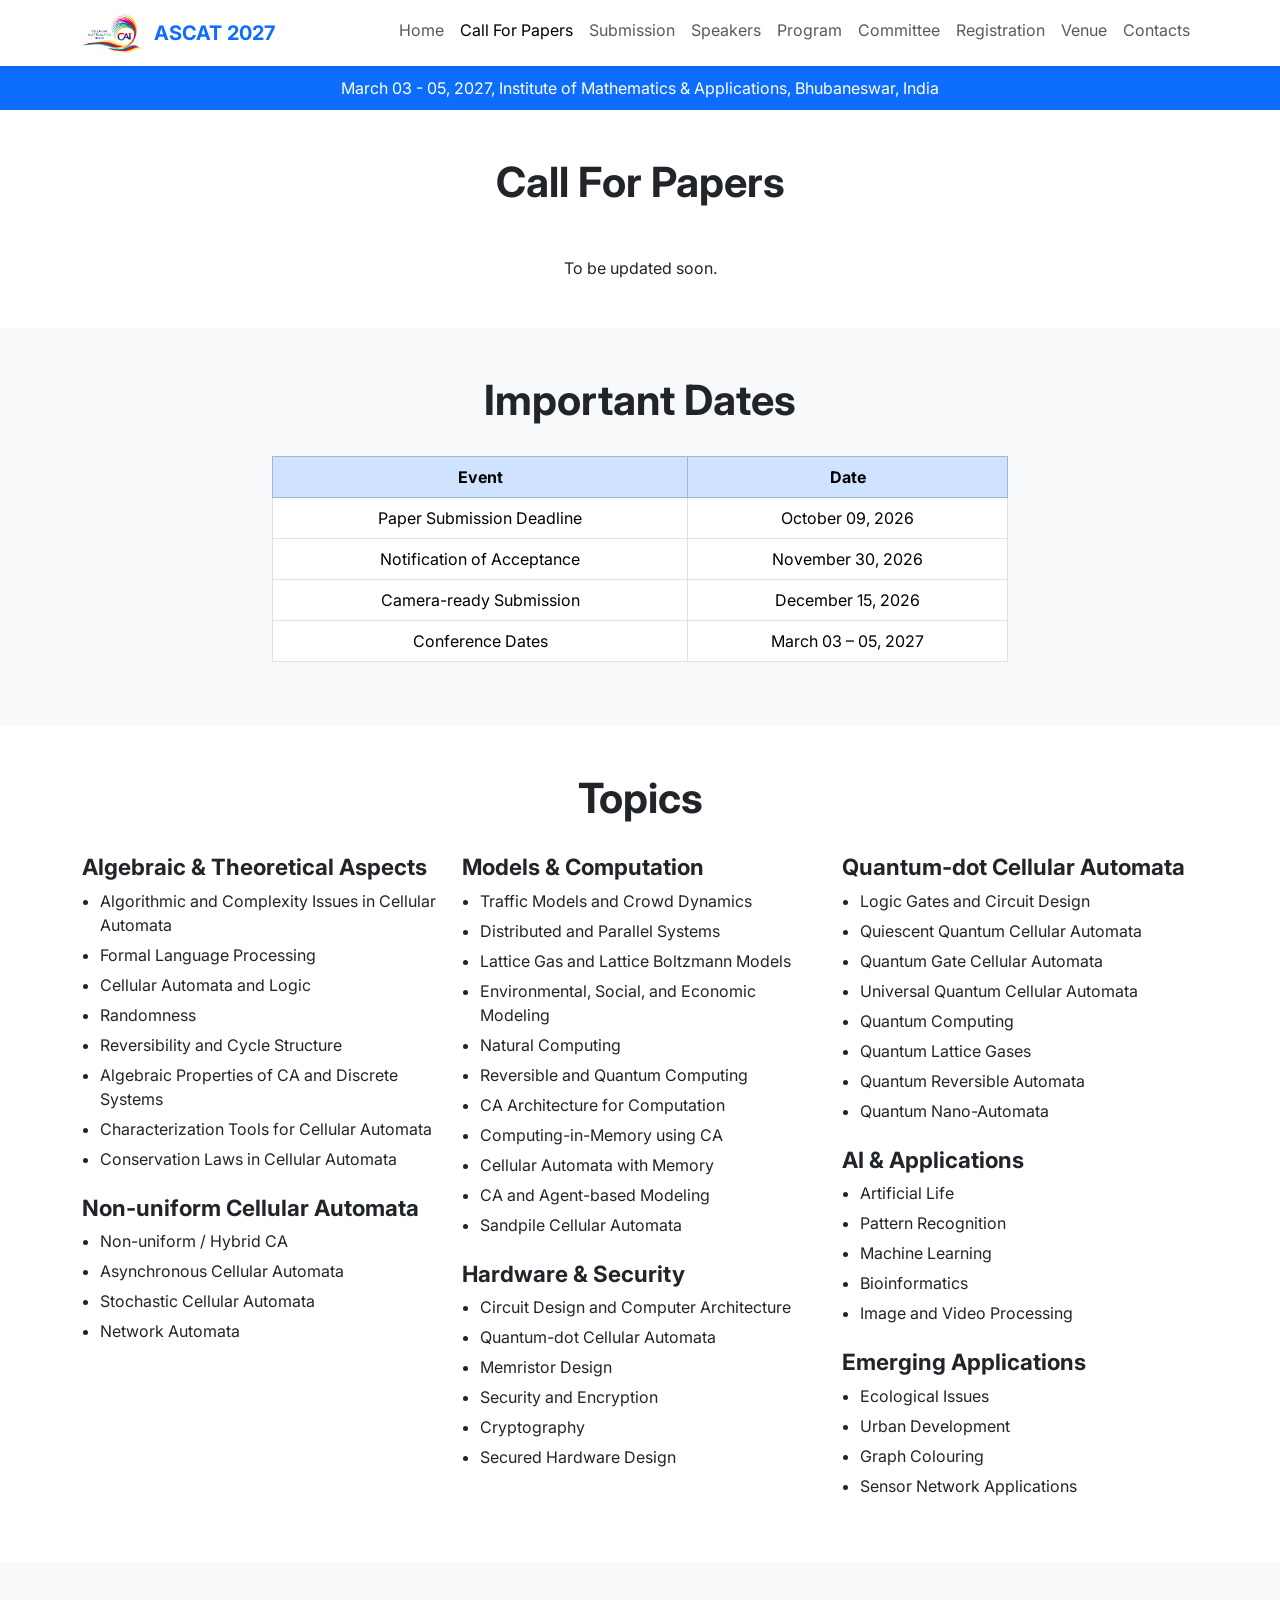
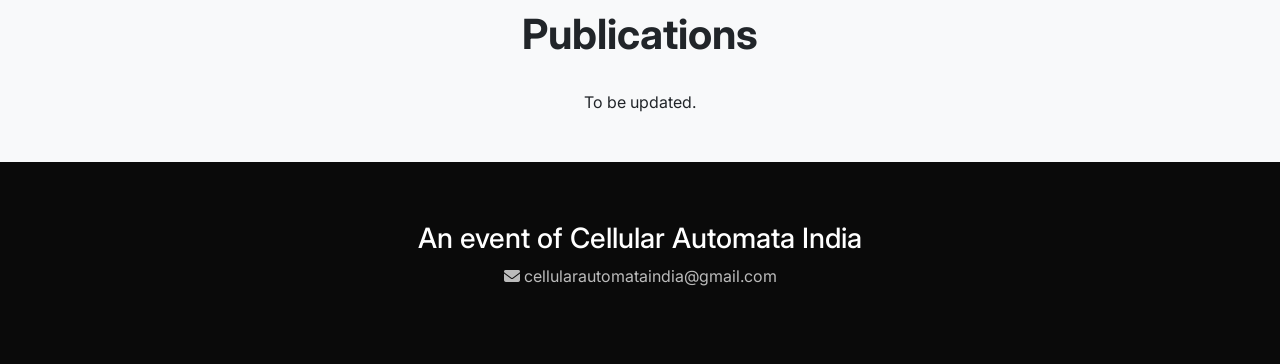
==== 2027/callforpapers.html @ 1c496f51 "Add files via upload" ====
<!DOCTYPE html>
<html lang="en">

<head>
<meta charset="utf-8">
<link rel="icon" href="img/icon-deal.png" type="image/png">
<title>ASCAT 2027</title>
<meta name="viewport" content="width=device-width, initial-scale=1">

<link href="https://fonts.googleapis.com/css2?family=Inter:wght@400;600;800&display=swap" rel="stylesheet">
<link rel="stylesheet" href="https://cdnjs.cloudflare.com/ajax/libs/font-awesome/6.5.0/css/all.min.css">
<link href="https://cdn.jsdelivr.net/npm/bootstrap@5.3.2/dist/css/bootstrap.min.css" rel="stylesheet">
<link href="css/style.css" rel="stylesheet">

</head>
<body>

<nav class="navbar navbar-expand-lg navbar-light bg-white shadow-sm">
<div class="container">

<a class="navbar-brand fw-bold text-primary d-flex align-items-center" href="#">
<img src="img/icon-deal.png" style="height:40px;margin-right:10px;">
ASCAT 2027
</a>

<button class="navbar-toggler" data-bs-toggle="collapse" data-bs-target="#nav">
<span class="navbar-toggler-icon"></span>
</button>

<div class="collapse navbar-collapse" id="nav">
<ul class="navbar-nav ms-auto">
<li class="nav-item"><a class="nav-link" href="index.html">Home</a></li>
<li class="nav-item"><a class="nav-link active" href="#">Call For Papers</a></li>
<li class="nav-item"><a class="nav-link" href="submission.html">Submission</a></li>
<!-- <li class="nav-item"><a class="nav-link" href="AcceptedPapers.html">Accepted Papers</a></li> -->
<li class="nav-item"><a class="nav-link" href="speaker.html">Speakers</a></li>
<li class="nav-item"><a class="nav-link" href="program.html">Program</a></li>
<li class="nav-item"><a class="nav-link" href="committee.html">Committee</a></li>
<li class="nav-item"><a class="nav-link" href="registration.html">Registration</a></li>
<li class="nav-item"><a class="nav-link" href="venue.html">Venue</a></li>
<li class="nav-item"><a class="nav-link" href="contacts.html">Contacts</a></li>

</ul>
</div>

</div>
</nav>

<div class="top-bar">
March 03 - 05, 2027, Institute of Mathematics & Applications, Bhubaneswar, India
</div>

<section class="py-5">
<div class="container">

<h2 class="section-title text-center mb-5">Call For Papers</h2>
<p class="text-center" style="max-width:800px; margin:auto; text-align:justify;">
    To be updated soon.
</p>
</div>
</section>

<section class="py-5 bg-light">
<div class="container">
<h2 class="section-title text-center">Important Dates</h2>

<div class="row justify-content-center">
<div class="col-md-8">

<div class="table-responsive">
<table class="table table-bordered text-center">
<thead class="table-primary">
<tr>
<th>Event</th>
<th>Date</th>
</tr>
</thead>

<tbody>
<tr>
<td>Paper Submission Deadline</td>
<td>October 09, 2026</td>
</tr>

<tr>
<td>Notification of Acceptance</td>
<td>November 30, 2026</td>
</tr>

<tr>
<td>Camera-ready Submission</td>
<td>December 15, 2026</td>
</tr>

<!-- <tr>
<td>Registration Deadline</td>
<td>February 10, 2027</td>
</tr> -->

<tr>
<td>Conference Dates</td>
<td>March 03 – 05, 2027</td>
</tr>
</tbody>

</table>
</div>

</div>
</div>

</div>
</section>

<section class="py-5">
<div class="container">
<h2 class="section-title text-center">Topics</h2>

<div class="row g-4">

<!-- COLUMN 1 -->
<div class="col-md-4">
<h5>Algebraic & Theoretical Aspects</h5>
<ul>
<li>Algorithmic and Complexity Issues in Cellular Automata</li>
<li>Formal Language Processing</li>
<li>Cellular Automata and Logic</li>
<li>Randomness</li>
<li>Reversibility and Cycle Structure</li>
<li>Algebraic Properties of CA and Discrete Systems</li>
<li>Characterization Tools for Cellular Automata</li>
<li>Conservation Laws in Cellular Automata</li>
</ul>

<h5 class="mt-4">Non-uniform Cellular Automata</h5>
<ul>
<li>Non-uniform / Hybrid CA</li>
<li>Asynchronous Cellular Automata</li>
<li>Stochastic Cellular Automata</li>
<li>Network Automata</li>
</ul>
</div>

<!-- COLUMN 2 -->
<div class="col-md-4">
<h5>Models & Computation</h5>
<ul>
<li>Traffic Models and Crowd Dynamics</li>
<li>Distributed and Parallel Systems</li>
<li>Lattice Gas and Lattice Boltzmann Models</li>
<li>Environmental, Social, and Economic Modeling</li>
<li>Natural Computing</li>
<li>Reversible and Quantum Computing</li>
<li>CA Architecture for Computation</li>
<li>Computing-in-Memory using CA</li>
<li>Cellular Automata with Memory</li>
<li>CA and Agent-based Modeling</li>
<li>Sandpile Cellular Automata</li>
</ul>

<h5 class="mt-4">Hardware & Security</h5>
<ul>
<li>Circuit Design and Computer Architecture</li>
<li>Quantum-dot Cellular Automata</li>
<li>Memristor Design</li>
<li>Security and Encryption</li>
<li>Cryptography</li>
<li>Secured Hardware Design</li>
</ul>
</div>

<!-- COLUMN 3 -->
<div class="col-md-4">
<h5>Quantum-dot Cellular Automata</h5>
<ul>
<li>Logic Gates and Circuit Design</li>
<li>Quiescent Quantum Cellular Automata</li>
<li>Quantum Gate Cellular Automata</li>
<li>Universal Quantum Cellular Automata</li>
<li>Quantum Computing</li>
<li>Quantum Lattice Gases</li>
<li>Quantum Reversible Automata</li>
<li>Quantum Nano-Automata</li>
</ul>

<h5 class="mt-4">AI & Applications</h5>
<ul>
<li>Artificial Life</li>
<li>Pattern Recognition</li>
<li>Machine Learning</li>
<li>Bioinformatics</li>
<li>Image and Video Processing</li>
</ul>

<h5 class="mt-4">Emerging Applications</h5>
<ul>
<li>Ecological Issues</li>
<li>Urban Development</li>
<li>Graph Colouring</li>
<li>Sensor Network Applications</li>
</ul>
</div>

</div>
</div>
</section>

<section class="py-5 bg-light">
<div class="container">
<h2 class="section-title text-center">Publications</h2>

<p class="text-center" style="max-width:800px; margin:auto; text-align:justify;">
    To be updated.
<!-- All accepted and presented papers of ASCAT 2027 will be published in the conference proceedings. 
Selected high-quality papers will be invited for submission to reputed journals and special issues, 
subject to their review policies. -->
</p>

<!-- <div class="row mt-4 g-4">

<div class="col-md-4 text-center">
<i class="fa fa-book fa-2x text-primary mb-3"></i>
<h5>Conference Proceedings</h5>
<p style="text-align:justify;">
Accepted papers will appear in the official conference proceedings with ISBN and will be made available to participants.
</p>
</div>

<div class="col-md-4 text-center">
<i class="fa fa-file-alt fa-2x text-primary mb-3"></i>
<h5>Journal Special Issues</h5>
<p style="text-align:justify;">
Extended versions of selected papers will be recommended for publication in special issues of indexed international journals.
</p>
</div>

<div class="col-md-4 text-center">
<i class="fa fa-globe fa-2x text-primary mb-3"></i>
<h5>Indexing</h5>
<p style="text-align:justify;">
Efforts will be made to index the proceedings in major digital libraries and indexing services.
</p>
</div>

</div>

</div> -->
</section>


<footer class="footer text-center">
<div class="container">

<h3 class="text-white">An event of Cellular Automata India</h3>

<p><i class="fa fa-envelope"></i> cellularautomataindia@gmail.com</p>

</div>
</footer>

<script src="https://cdn.jsdelivr.net/npm/bootstrap@5.3.2/dist/js/bootstrap.bundle.min.js"></script>
<script src="js/main.js"></script>

</body>
</html>
---- 2027/css/style.css ----
body{
font-family:'Inter',sans-serif;
}

/* HERO FULL SCREEN */
.hero{
position:relative;
min-height:70vh;
display:flex;
align-items:center;
justify-content:center;
text-align:center;
overflow:hidden;
background: linear-gradient(rgba(0,0,0,0.7), rgba(0,0,0,0.7)),
url('../img/slider-image.png');
/* url('../img/IMA.jpg'); */
background-size:cover;
background-position:center;
color:white;
}

/* CA BACKGROUND */
#bgECA{
position:absolute;
top:0;
left:0;
width:100%;
height:100%;
z-index:0;
opacity:0.3;
}

.hero-content{
position:relative;
z-index:2;
max-width:800px;
}

/* BIG TITLE */
.hero h1{
font-size:3.8rem;
font-weight:800;
line-height:1.2;
}

/* SUBTEXT */
.hero p{
font-size:1.3rem;
margin-top:10px;
}

/* BUTTONS */
.hero .btn{
margin:10px 5px;
}

/* RULE CONTROL */
.rule-control{
position:absolute;
bottom:25px;
right:25px;
z-index:3;
background: rgba(0,0,0,0.6);
padding:12px 14px;
border-radius:12px;
display:flex;
align-items:center;
gap:8px;
}

.rule-control input{
width:90px;
}

/* SECTION TITLES */
.section-title{
font-size:2.6rem;
font-weight:800;
margin-bottom:35px;
}

/* SUB HEADINGS */
h5{
font-size:1.4rem;
font-weight:700;
}

/* TOP BAR */
.top-bar{
background:#0d6efd;
color:white;
padding:10px;
text-align:center;
}

/* FOOTER */
.footer{
background:#0a0a0a;
color:#bbb;
padding:60px 0;
}

/* RESPONSIVE */
@media (max-width:768px){

.hero{
min-height:70vh;
padding:40px 20px;
}

.hero h1{
font-size:2.4rem;
}

.hero p{
font-size:1rem;
}

.section-title{
font-size:2rem;
}

}

.section-title {
  font-weight: 700;
  margin-bottom: 30px;
}

ul {
  padding-left: 18px;
}

li {
  margin-bottom: 6px;
}
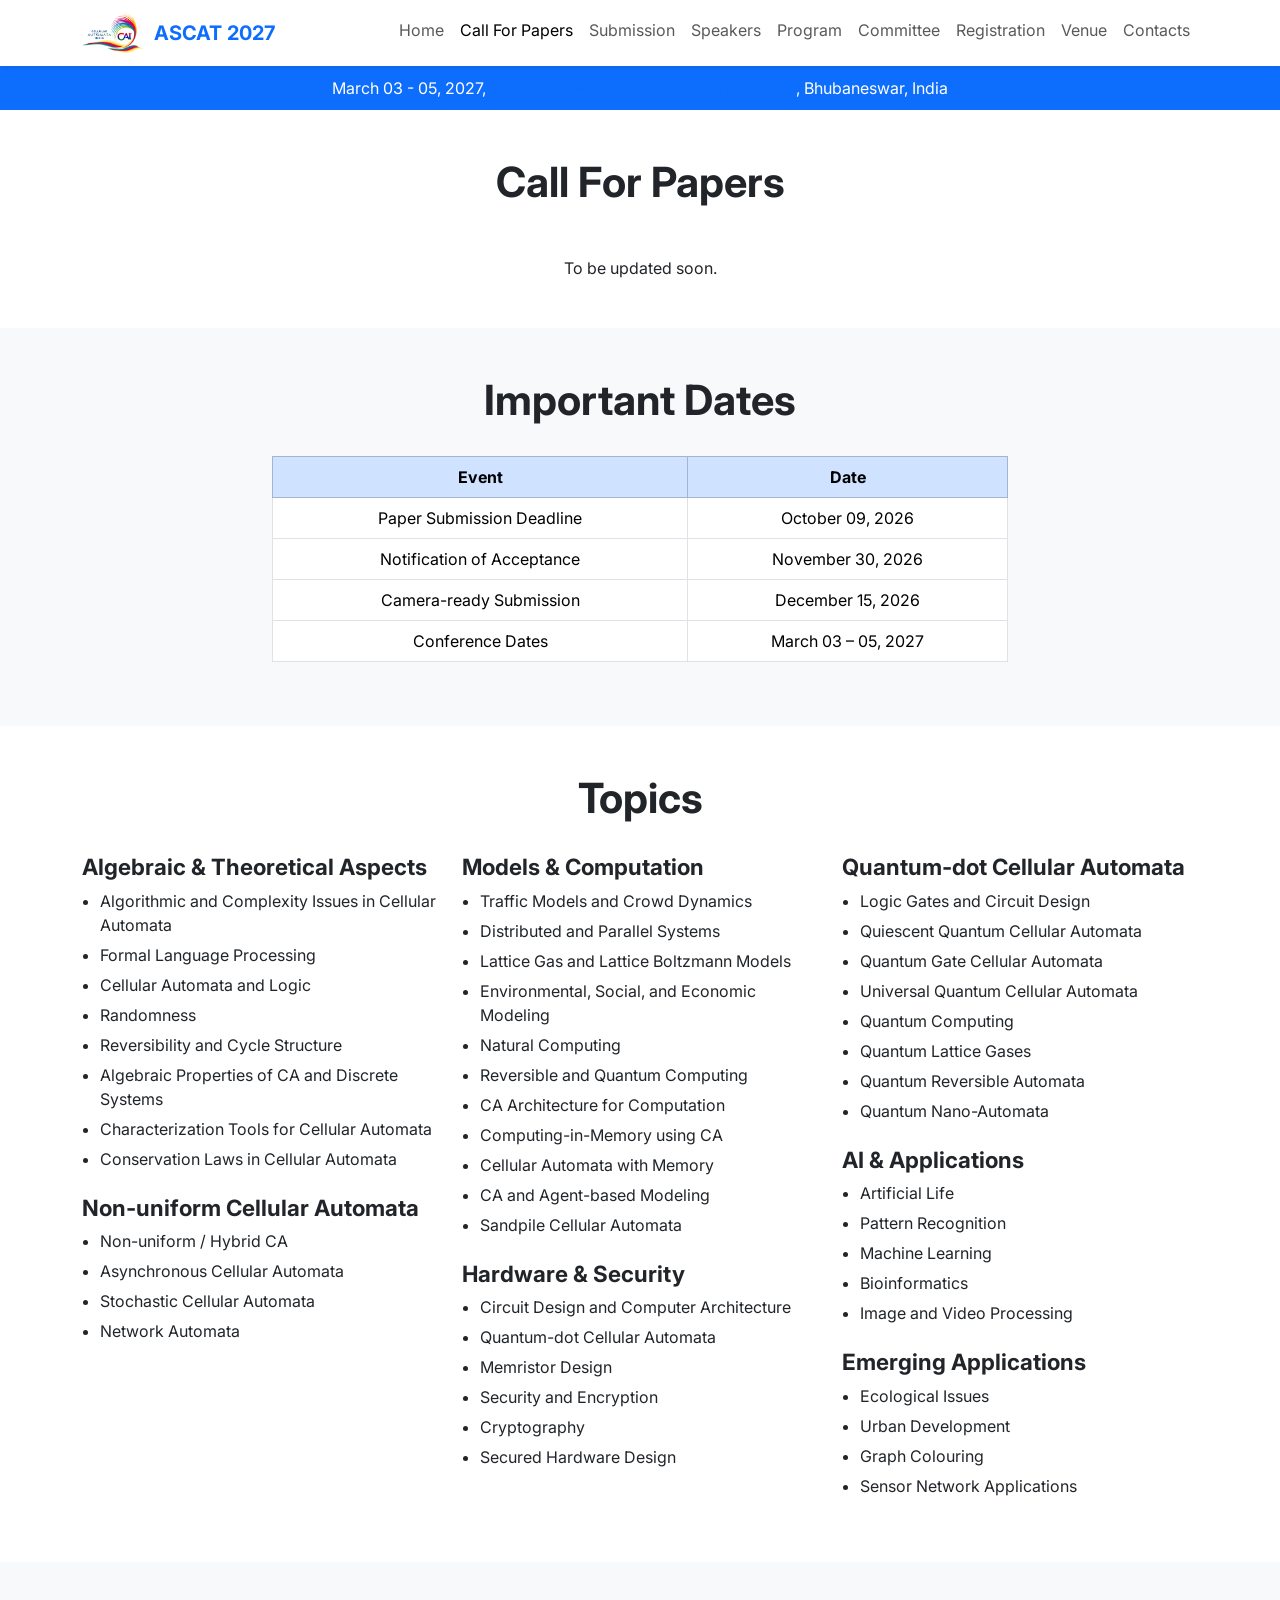
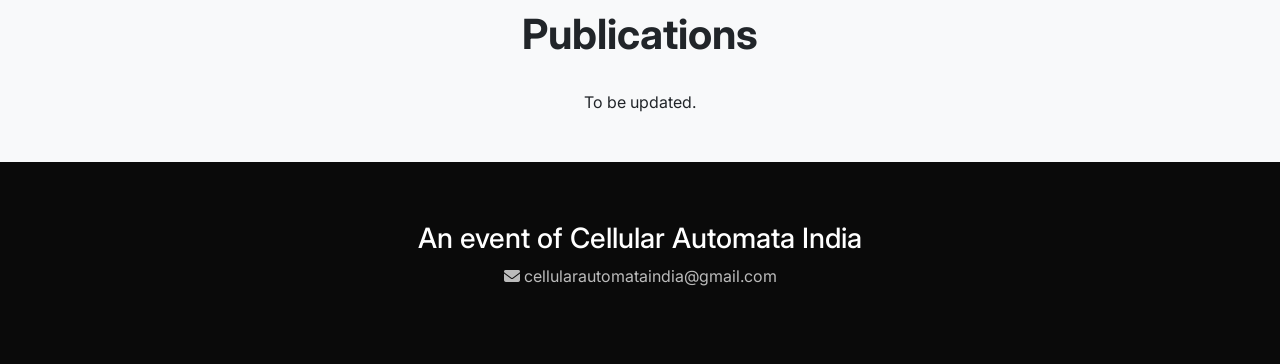
==== commit 94d3372d: "Update callforpapers.html" ====
--- a/2027/callforpapers.html
+++ b/2027/callforpapers.html
@@ -47,7 +47,7 @@
 </nav>
 
 <div class="top-bar">
-March 03 - 05, 2027, Institute of Mathematics & Applications, Bhubaneswar, India
+March 03 - 05, 2027, <a href="https://iomaorissa.ac.in/" target="_blank">Institute of Mathematics and Applications</a>, Bhubaneswar, India
 </div>
 
 <section class="py-5">
@@ -262,4 +262,4 @@
 <script src="js/main.js"></script>
 
 </body>
-</html>+</html>
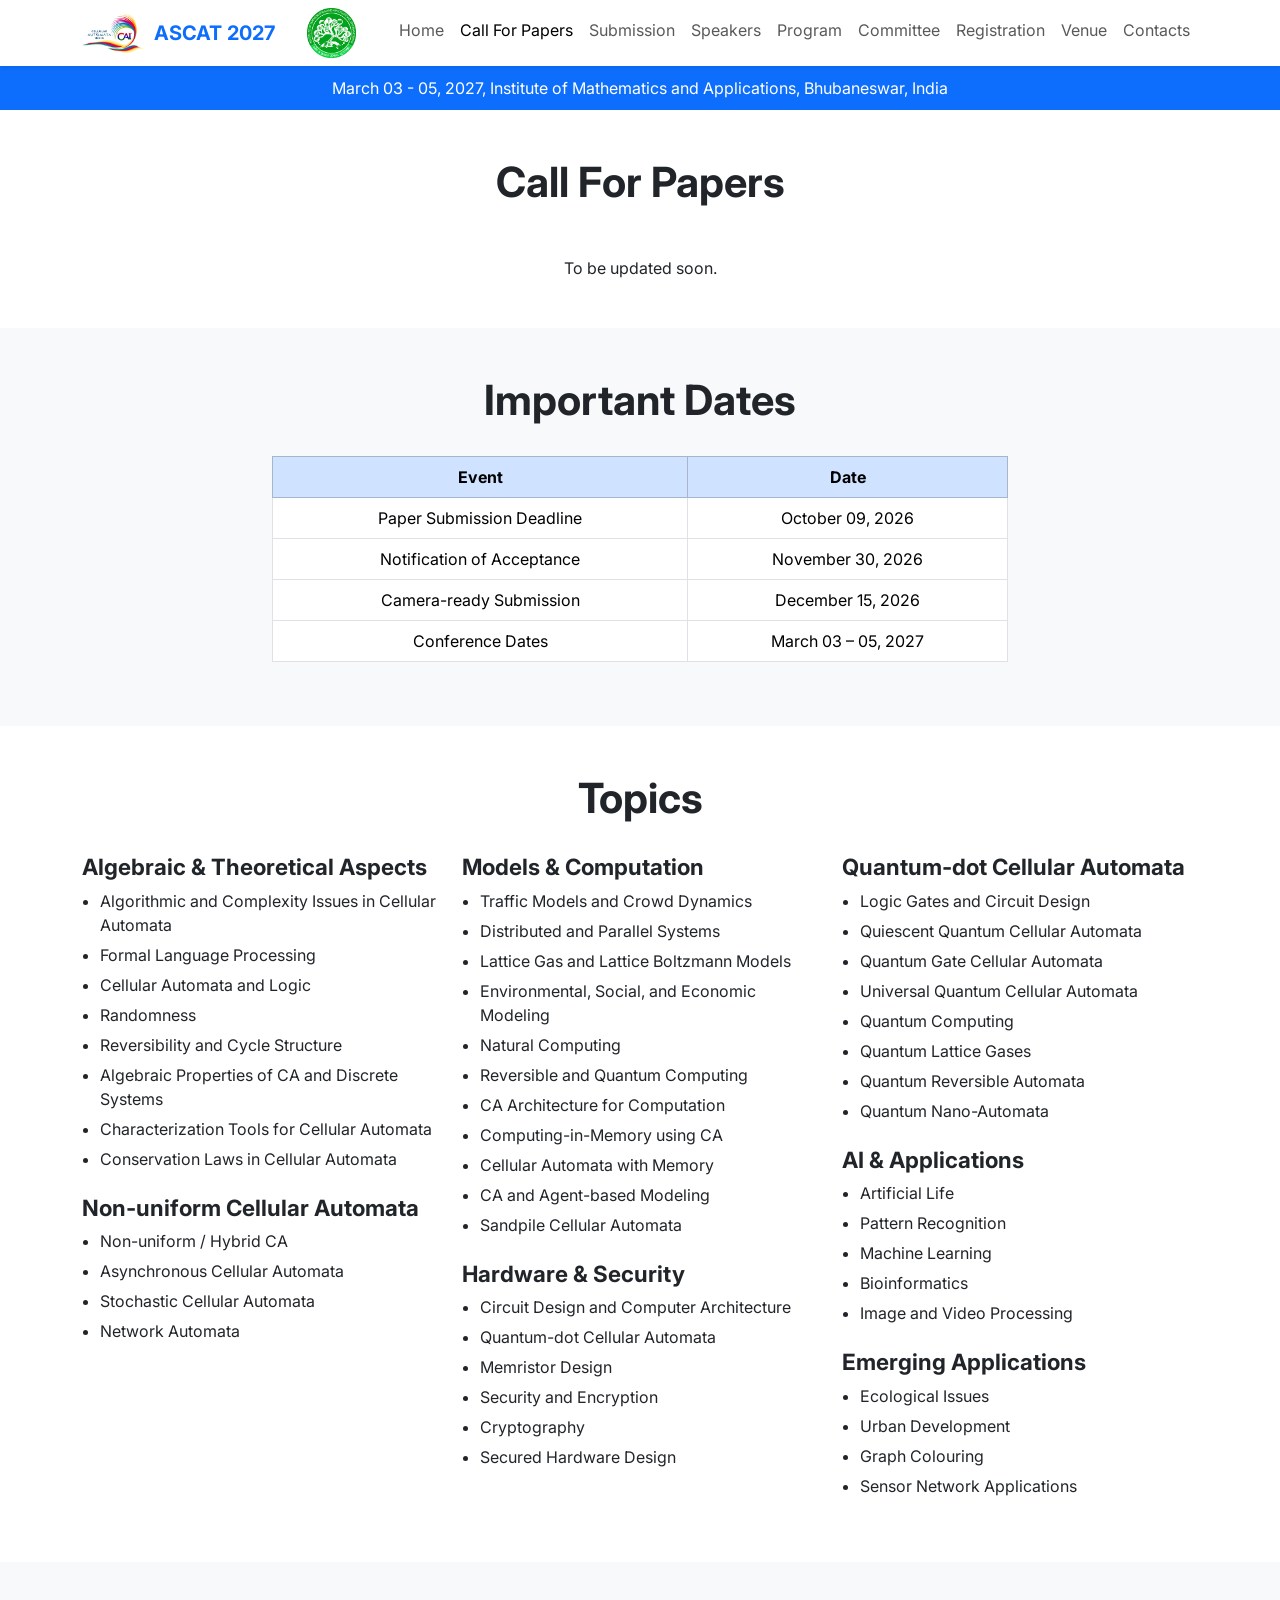
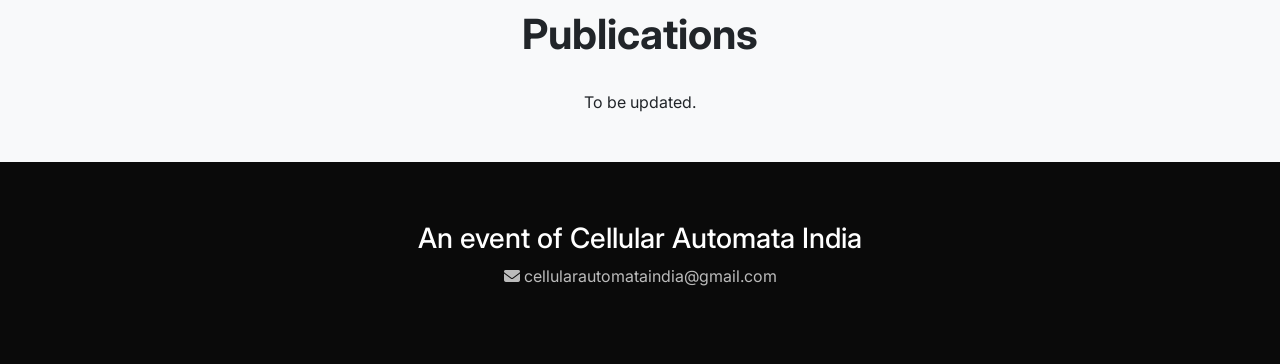
==== commit 268a1f0d: "Update callforpapers.html" ====
--- a/2027/callforpapers.html
+++ b/2027/callforpapers.html
@@ -21,6 +21,14 @@
 <a class="navbar-brand fw-bold text-primary d-flex align-items-center" href="#">
 <img src="img/icon-deal.png" style="height:40px;margin-right:10px;">
 ASCAT 2027
+</a>
+
+<a href="https://iomaorissa.ac.in/" 
+       class="d-flex align-items-center ms-lg-3" 
+       target="_blank">
+        <img src="img/IMA-logo.png" 
+             alt="Institute Logo" 
+             style="height:50px;">
 </a>
 
 <button class="navbar-toggler" data-bs-toggle="collapse" data-bs-target="#nav">
--- a/2027/css/style.css
+++ b/2027/css/style.css
@@ -18,6 +18,11 @@
 background-size:cover;
 background-position:center;
 color:white;
+}
+
+a{
+  color: white;
+  text-decoration: none;
 }
 
 /* CA BACKGROUND */
@@ -134,4 +139,4 @@
 
 li {
   margin-bottom: 6px;
-}+}
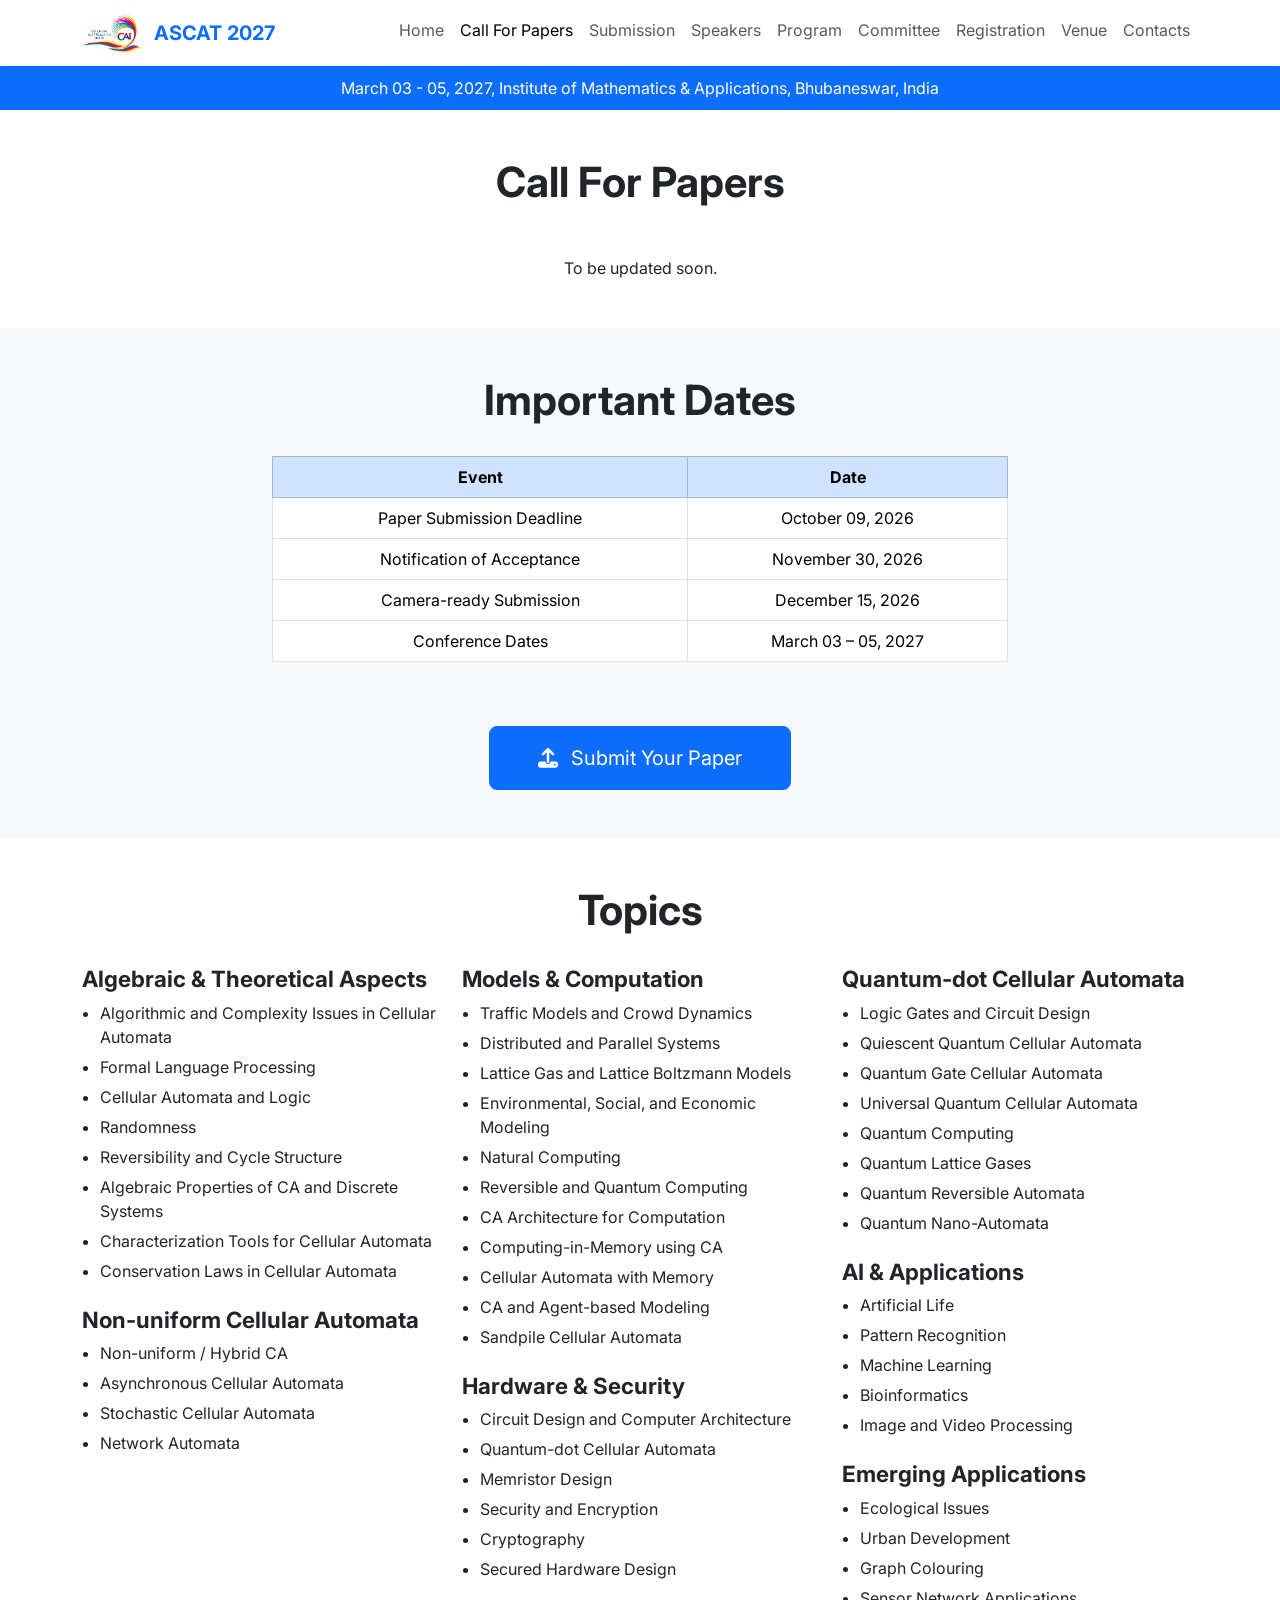
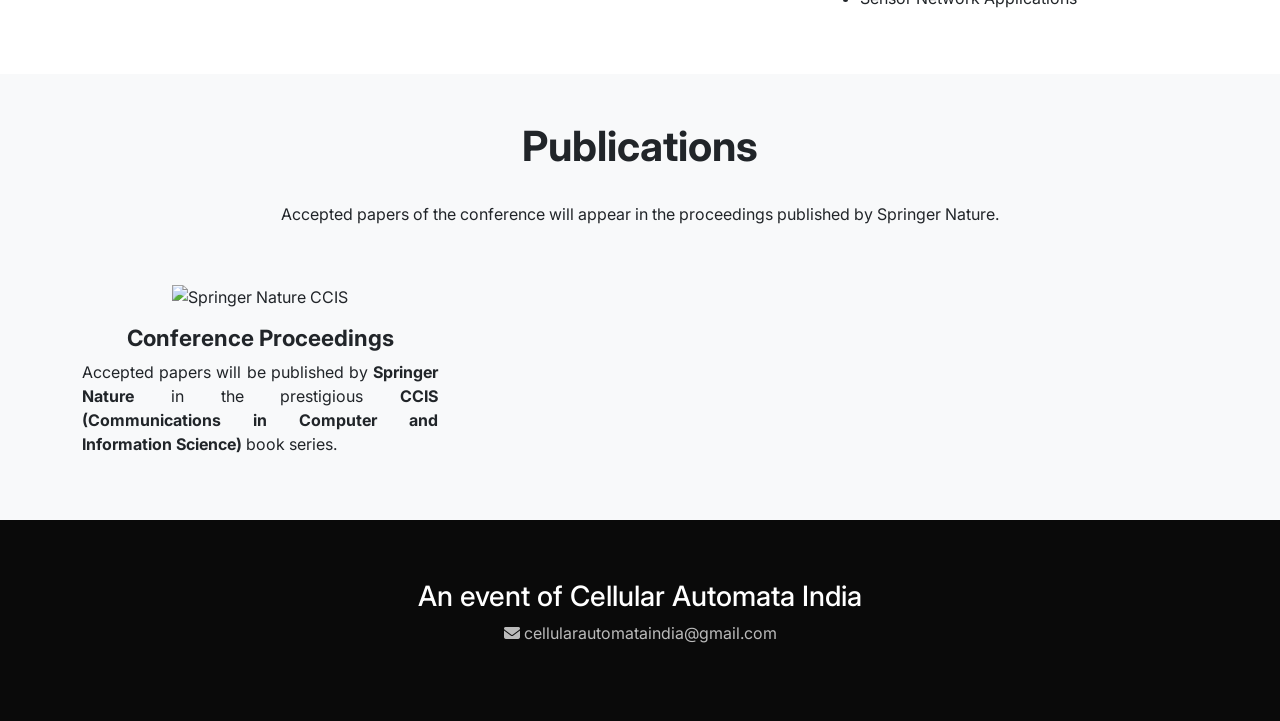
==== commit ff953221: "Update callforpapers.html" ====
--- a/2027/callforpapers.html
+++ b/2027/callforpapers.html
@@ -21,14 +21,6 @@
 <a class="navbar-brand fw-bold text-primary d-flex align-items-center" href="#">
 <img src="img/icon-deal.png" style="height:40px;margin-right:10px;">
 ASCAT 2027
-</a>
-
-<a href="https://iomaorissa.ac.in/" 
-       class="d-flex align-items-center ms-lg-3" 
-       target="_blank">
-        <img src="img/IMA-logo.png" 
-             alt="Institute Logo" 
-             style="height:50px;">
 </a>
 
 <button class="navbar-toggler" data-bs-toggle="collapse" data-bs-target="#nav">
@@ -55,7 +47,7 @@
 </nav>
 
 <div class="top-bar">
-March 03 - 05, 2027, <a href="https://iomaorissa.ac.in/" target="_blank">Institute of Mathematics and Applications</a>, Bhubaneswar, India
+March 03 - 05, 2027, Institute of Mathematics & Applications, Bhubaneswar, India
 </div>
 
 <section class="py-5">
@@ -118,6 +110,14 @@
 </div>
 
 </div>
+<div class="text-center mt-5">
+        <a href="https://easychair.org/conferences/?conf=ascat2027"
+           class="btn btn-primary btn-lg px-5 py-3">
+            <i class="fa fa-upload me-2"></i>
+            Submit Your Paper
+        </a>
+    </div>
+
 </section>
 
 <section class="py-5">
@@ -213,28 +213,48 @@
 </div>
 </section>
 
+<!-- Submit Button -->
+    
 <section class="py-5 bg-light">
 <div class="container">
 <h2 class="section-title text-center">Publications</h2>
 
 <p class="text-center" style="max-width:800px; margin:auto; text-align:justify;">
-    To be updated.
-<!-- All accepted and presented papers of ASCAT 2027 will be published in the conference proceedings. 
-Selected high-quality papers will be invited for submission to reputed journals and special issues, 
+Accepted papers of the conference will appear in the proceedings published by Springer Nature.
+<!-- Selected high-quality papers will be invited for submission to reputed journals and special issues, 
 subject to their review policies. -->
 </p>
 
-<!-- <div class="row mt-4 g-4">
-
-<div class="col-md-4 text-center">
+<div class="row mt-4 g-4">
+
+     <div class="col-md-4 text-center">
+        <img src="img/springer-logo.png" 
+             alt="Springer Nature CCIS" 
+             class="img-fluid mb-3"
+             style="max-height:90px;">
+
+        <i class="fa-2x text-primary mb-3"></i>
+
+        <h5>Conference Proceedings</h5>
+
+        <p style="text-align:justify;">
+            Accepted papers will be published by 
+            <b>Springer Nature</b> in the prestigious 
+            <b>CCIS (Communications in Computer and Information Science)</b> 
+            book series.
+        </p>
+    </div>
+
+
+<!-- <div class="col-md-4 text-center">
 <i class="fa fa-book fa-2x text-primary mb-3"></i>
 <h5>Conference Proceedings</h5>
 <p style="text-align:justify;">
 Accepted papers will appear in the official conference proceedings with ISBN and will be made available to participants.
 </p>
-</div>
-
-<div class="col-md-4 text-center">
+</div> -->
+
+<!-- <div class="col-md-4 text-center">
 <i class="fa fa-file-alt fa-2x text-primary mb-3"></i>
 <h5>Journal Special Issues</h5>
 <p style="text-align:justify;">
@@ -248,11 +268,11 @@
 <p style="text-align:justify;">
 Efforts will be made to index the proceedings in major digital libraries and indexing services.
 </p>
-</div>
-
-</div>
-
 </div> -->
+
+</div>
+
+</div>
 </section>
 
 
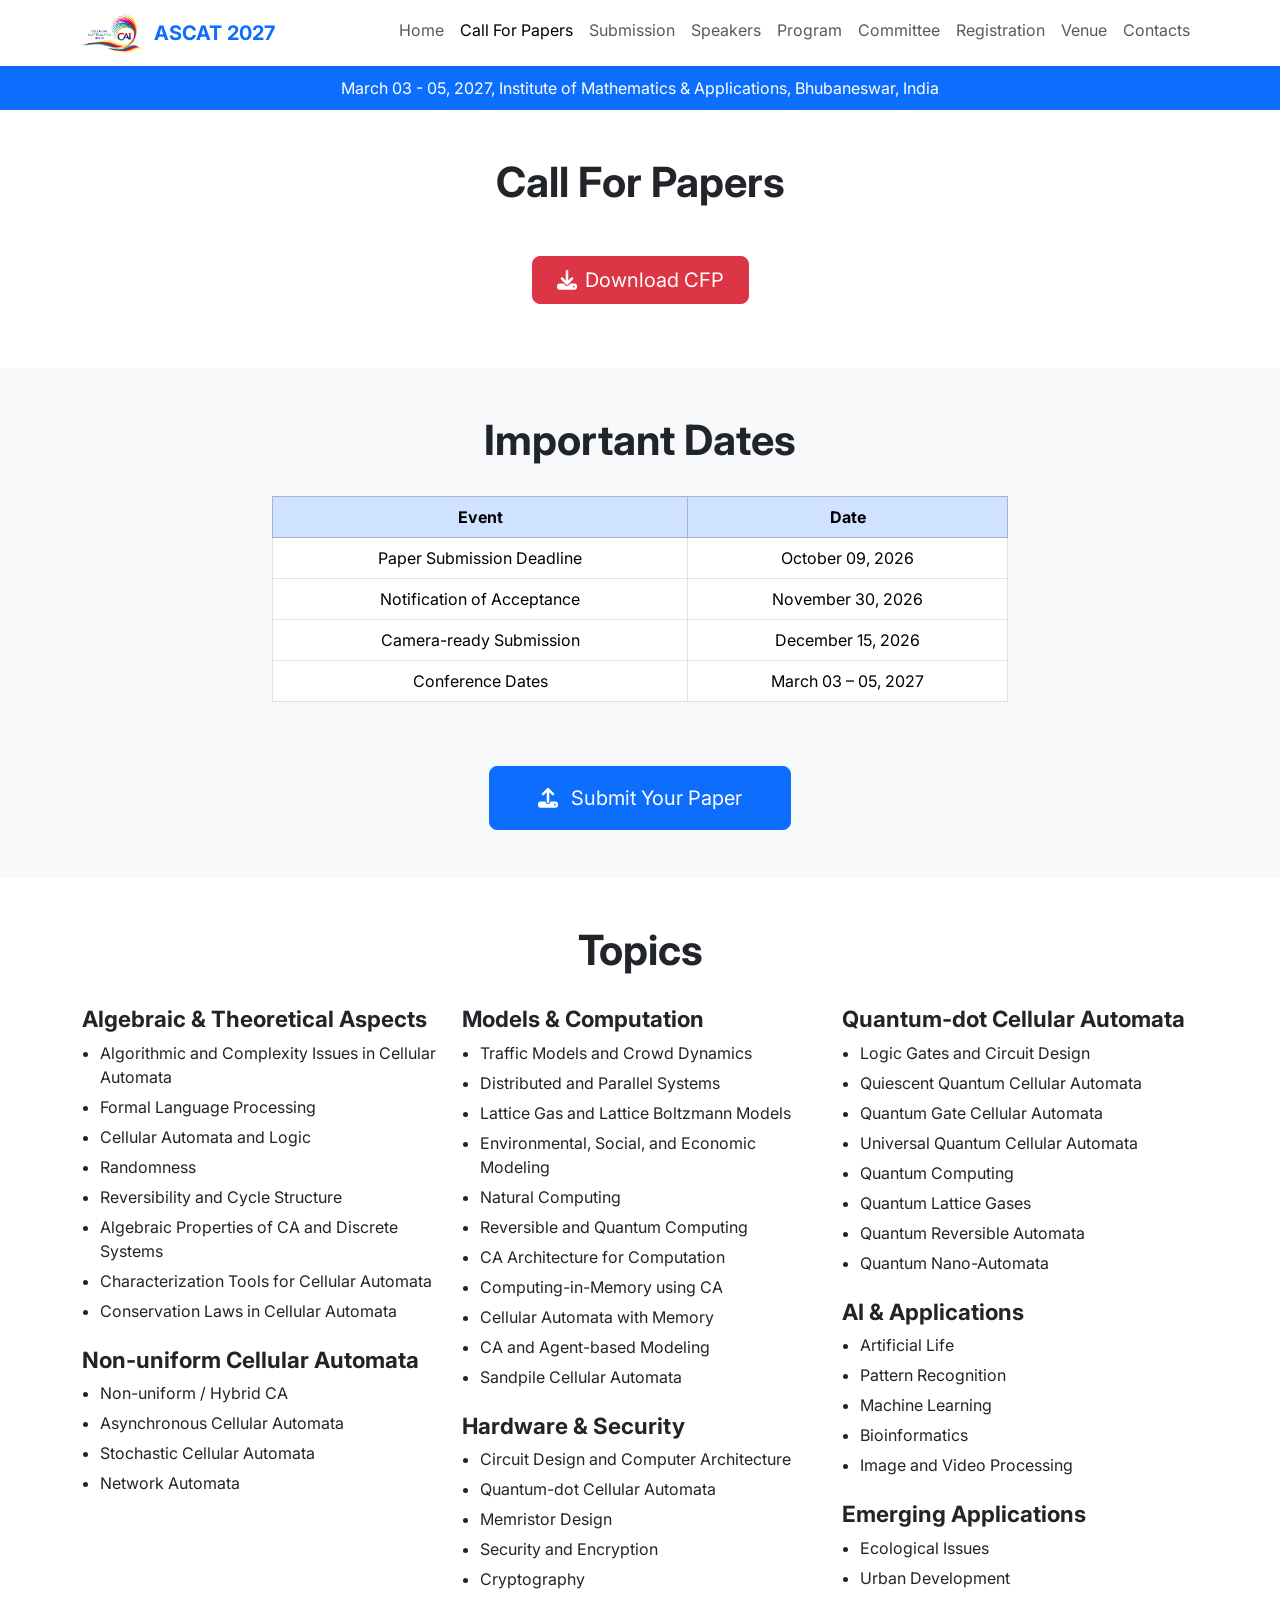
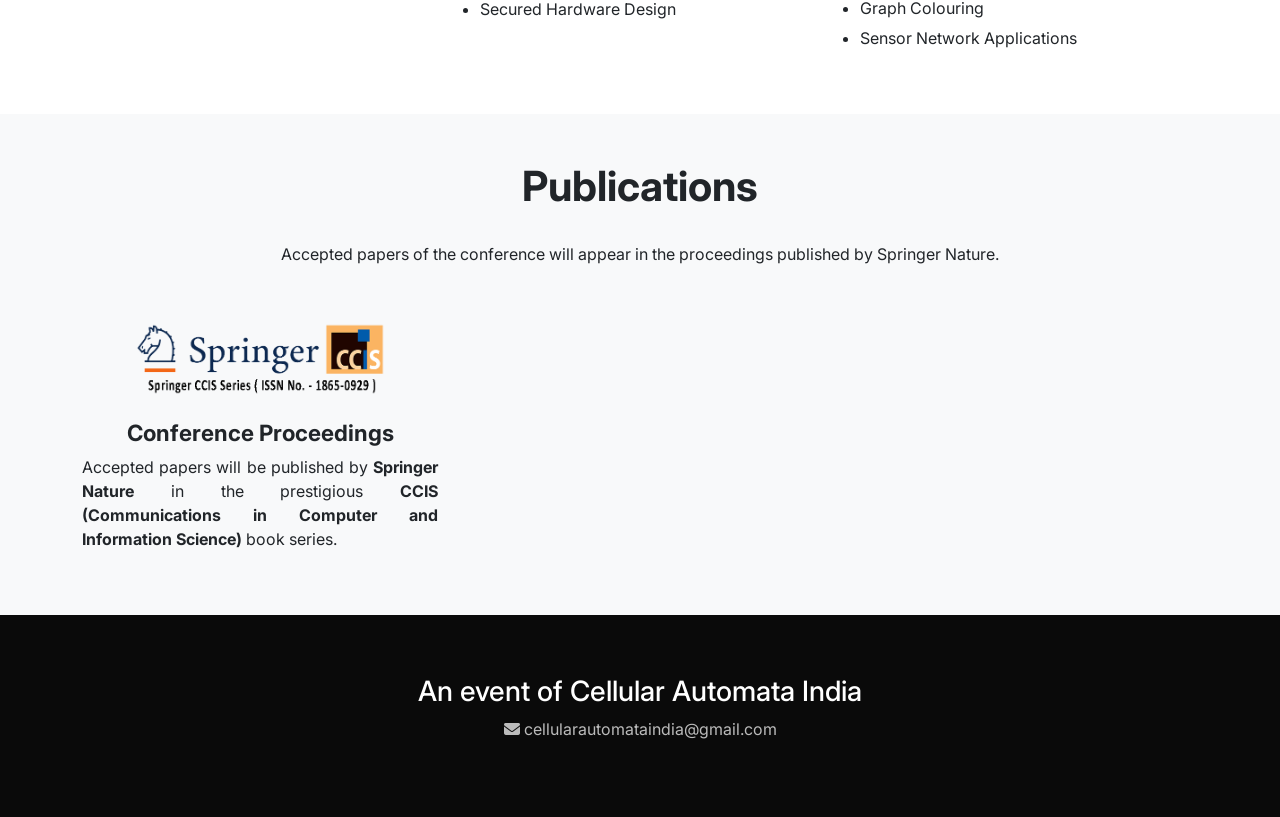
==== commit 709ef922: "Update callforpapers.html" ====
--- a/2027/callforpapers.html
+++ b/2027/callforpapers.html
@@ -54,9 +54,11 @@
 <div class="container">
 
 <h2 class="section-title text-center mb-5">Call For Papers</h2>
-<p class="text-center" style="max-width:800px; margin:auto; text-align:justify;">
-    To be updated soon.
-</p>
+<div class="text-center my-3">
+    <a href="img/ASCAT2027_CFP.png" class="btn btn-lg btn-danger px-4 py-2" download>
+        <i class="fas fa-download me-2"></i>Download CFP
+    </a>
+</div>
 </div>
 </section>
 
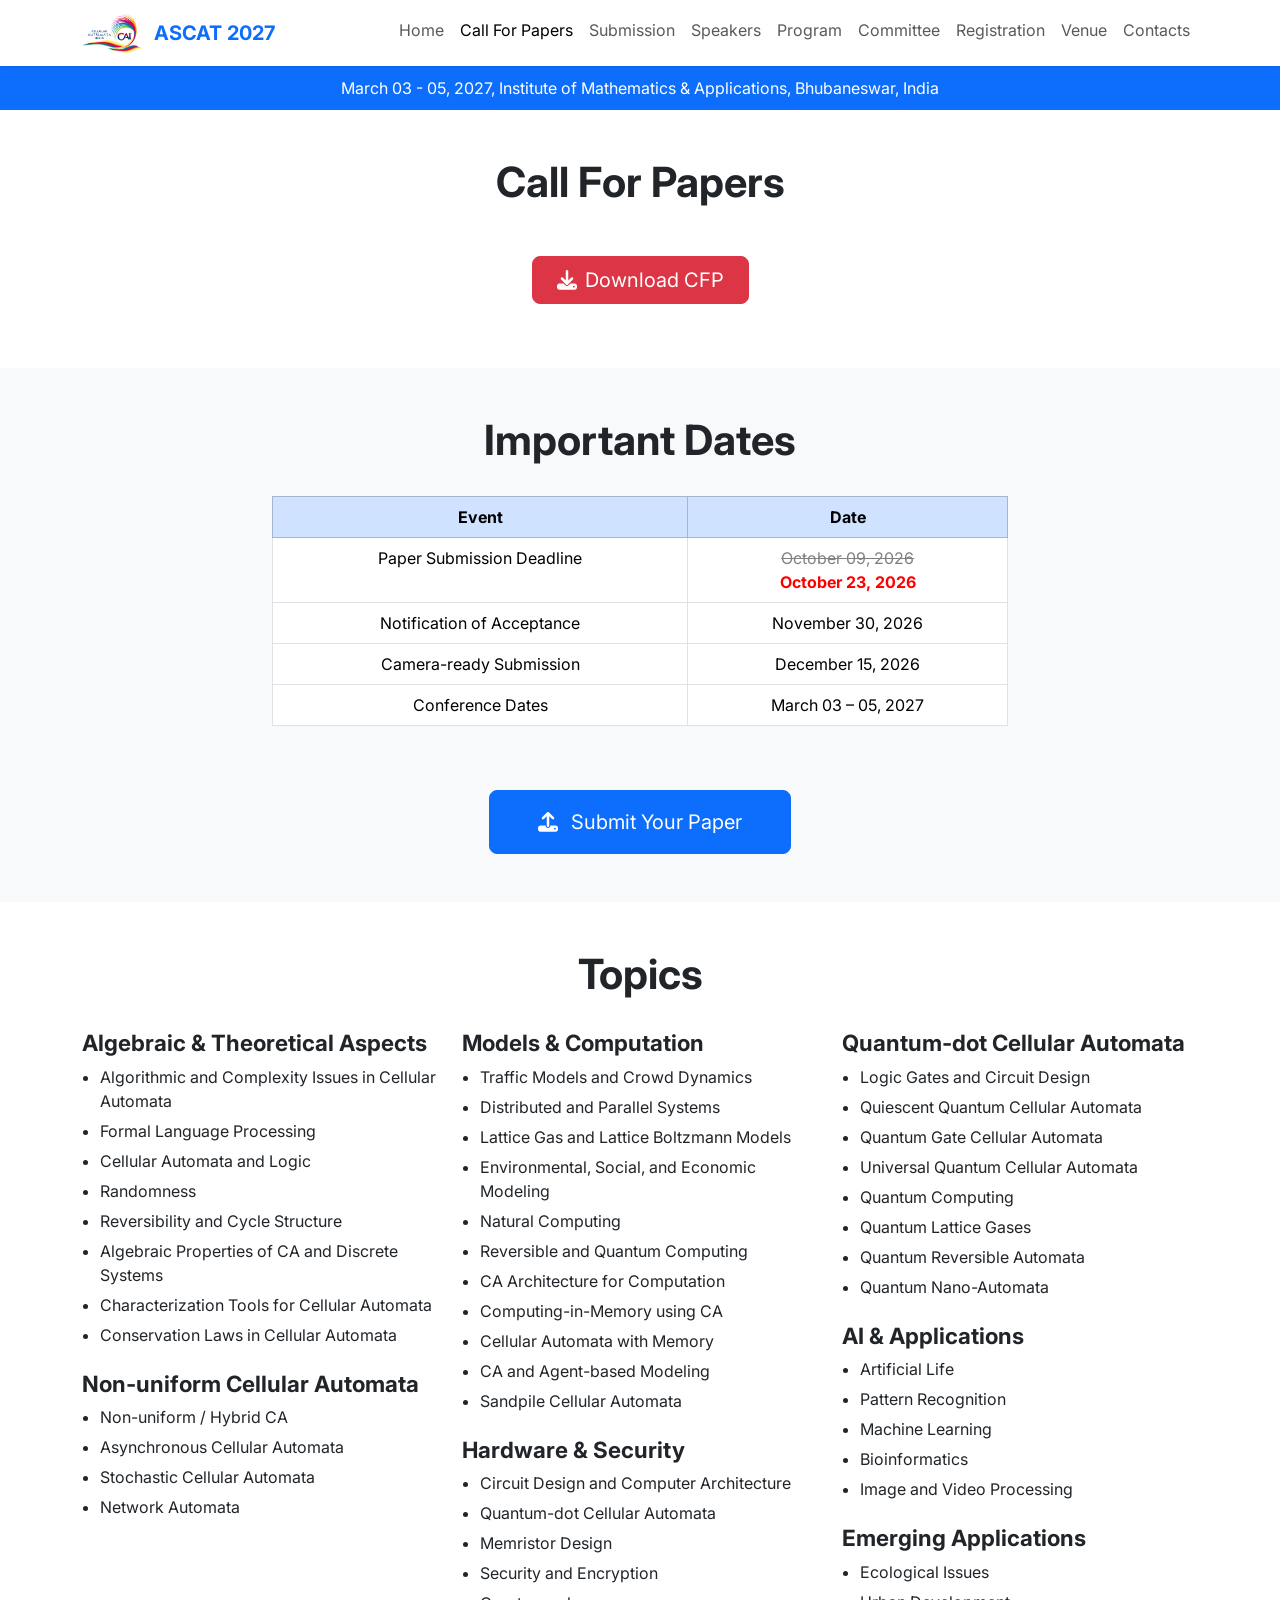
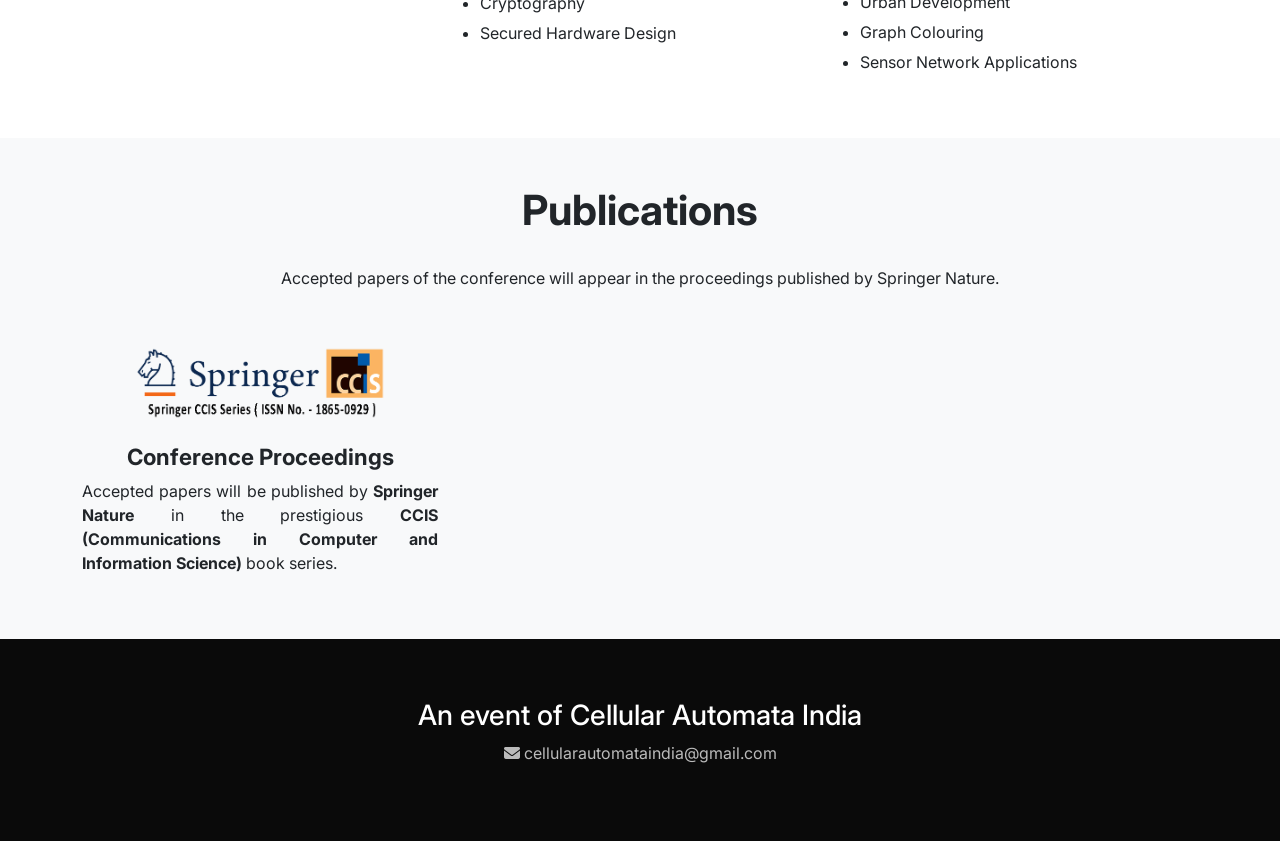
==== commit faf4b8a7: "Update callforpapers.html" ====
--- a/2027/callforpapers.html
+++ b/2027/callforpapers.html
@@ -81,7 +81,13 @@
 <tbody>
 <tr>
 <td>Paper Submission Deadline</td>
-<td>October 09, 2026</td>
+<td>
+    <del style="color: gray;">October 09, 2026</del>
+    <br>
+    <span style="color: red; font-weight: bold;">
+        October 23, 2026
+    </span>
+</td>
 </tr>
 
 <tr>
--- a/2027/css/style.css
+++ b/2027/css/style.css
@@ -21,10 +21,9 @@
 }
 
 a{
-  color: white;
+  color: rgb(198, 252, 52);
   text-decoration: none;
 }
-
 /* CA BACKGROUND */
 #bgECA{
 position:absolute;
@@ -140,3 +139,84 @@
 li {
   margin-bottom: 6px;
 }
+
+.registration-table,
+.registration-info-table,
+.bank-details-table,
+.registration-form-table {
+    width: 100%;
+    max-width: 900px;
+    margin-left: auto;
+    margin-right: auto;
+}
+
+.registration-table th,
+.registration-table td,
+.registration-info-table th,
+.registration-info-table td,
+.bank-details-table th,
+.bank-details-table td,
+.registration-form-table th,
+.registration-form-table td {
+    padding: 14px 18px;
+    vertical-align: middle;
+}
+
+.registration-table thead th {
+    background-color: #f5f7fa;
+    font-weight: 600;
+    text-align: center;
+}
+
+.registration-table td {
+    text-align: center;
+}
+
+.registration-table td:first-child {
+    text-align: left;
+    font-weight: 500;
+}
+
+.registration-info-table th,
+.bank-details-table th,
+.registration-form-table th {
+    width: 32%;
+    background-color: #f5f7fa;
+    font-weight: 600;
+}
+
+.bank-details-table td {
+    text-align: left;
+}
+
+.registration-form-table {
+    margin-bottom: 0;
+}
+
+/* ================= PAYMENT QR CODE ================= */
+
+.payment-qr-table {
+    width: 100%;
+    max-width: 900px;
+    margin-left: auto;
+    margin-right: auto;
+}
+
+.payment-qr-table th {
+    width: 32%;
+    background-color: #f5f7fa;
+    font-weight: 600;
+    vertical-align: middle;
+}
+
+.payment-qr-table td {
+    vertical-align: middle;
+}
+
+.payment-qr {
+    width: 220px;
+    height: 220px;
+    object-fit: contain;
+    display: block;
+    margin: 10px auto;
+}
